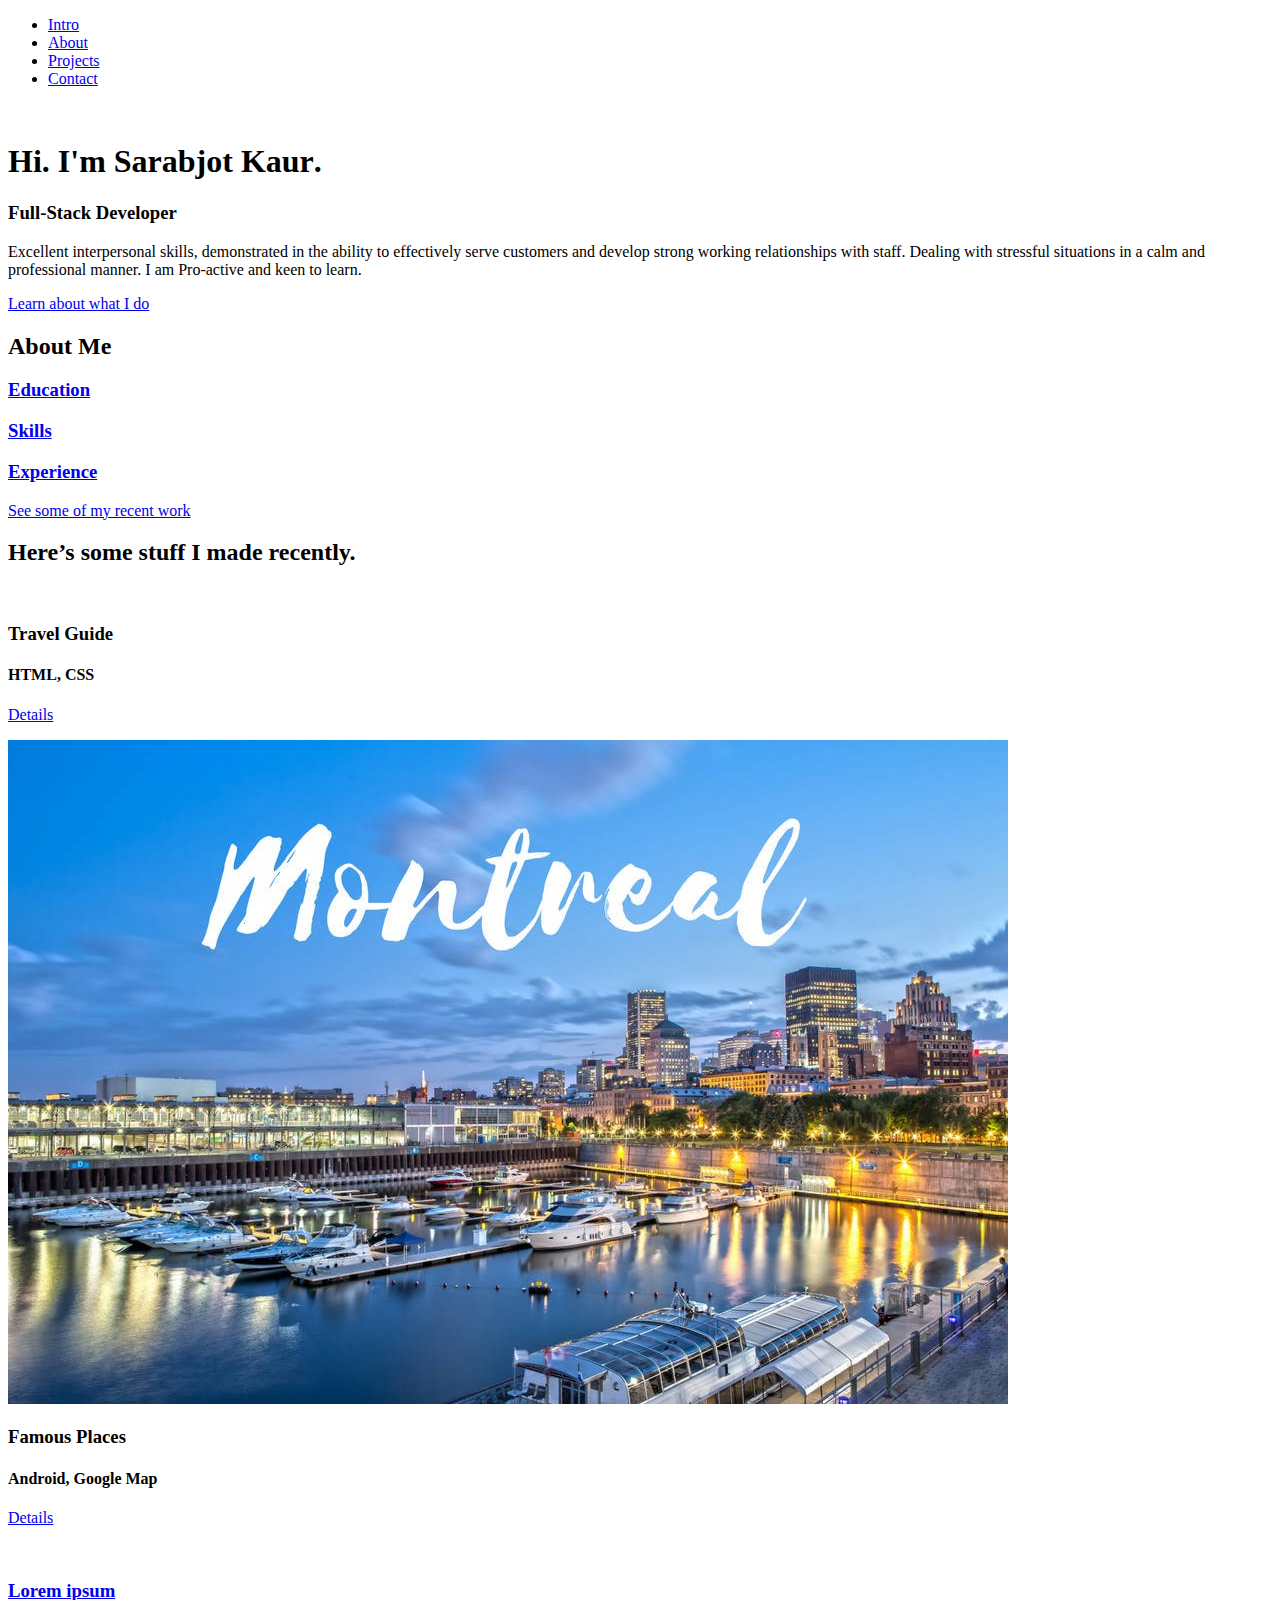
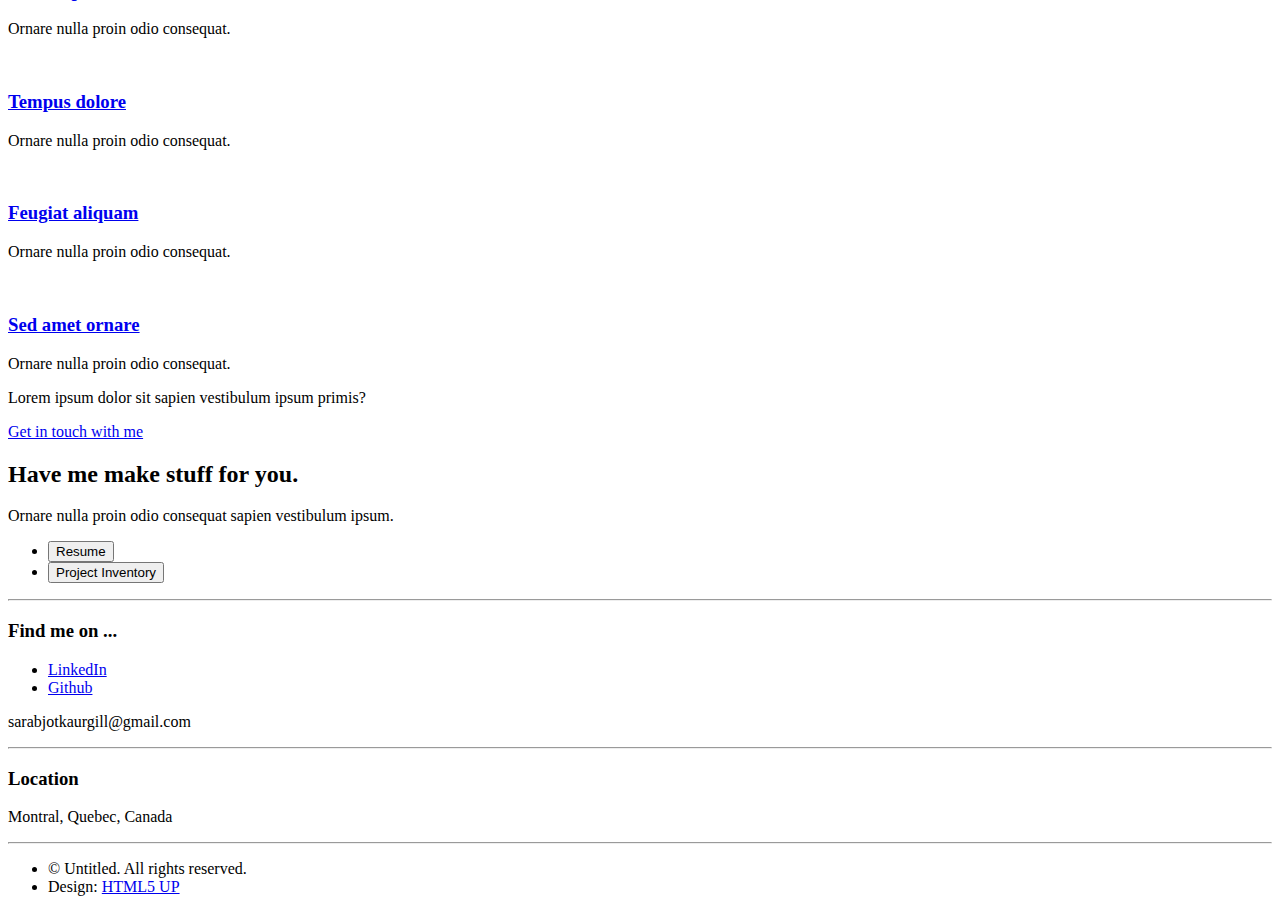
==== index.html @ 1f822b76 "Second Commit" ====
<!DOCTYPE HTML>
<html>
	<head>
		<title>Portfolio</title>
		<meta charset="utf-8" />
		<meta name="viewport" content="width=device-width, initial-scale=1, user-scalable=no" />
		<link rel="stylesheet" href="assets/css/main.css" />
	</head>
	<body class="is-preload">

        <!-- Nav -->
         <nav id="nav">
				<ul class="container">
					<li><a href="#top">Intro</a></li>
					<li><a href="#about">About</a></li>
					<li><a href="#portfolio">Projects</a></li>
					<li><a href="#contact">Contact</a></li>
				</ul>
			</nav>

		<!-- Home -->
			<article id="top" class="wrapper style1">
				<div class="container">
					<div class="row">
						<div class="col-4 col-5-large col-12-medium">
							<span class="image fit"><img src="images/pic00.jpg" alt="" /></span>
						</div>
						<div class="col-8 col-7-large col-12-medium">
							<header>
								<h1>Hi. I'm <strong>Sarabjot Kaur</strong>.</h1>
                            </header>
                            <h3>Full-Stack Developer</h3>
                            <p>Excellent interpersonal skills, demonstrated in the ability to effectively serve customers and develop strong 
                                working relationships with staff. Dealing with stressful situations in a calm and professional manner. I am 
                                Pro-active and keen to learn.</p>
							<!-- <p>And this is <strong>Miniport</strong>, a free, fully responsive HTML5 site template designed by <a href="http://twitter.com/ajlkn">AJ</a> for <a href="http://html5up.net">HTML5 UP</a> &amp; released under the <a href="http://html5up.net/license">CCA license</a>.</p>-->
							<a href="#about" class="button large scrolly">Learn about what I do</a> 
						</div>
					</div>
				</div>
			</article>

		<!-- Work -->
			<article id="about" class="wrapper style2">
				<div class="container">
					<header>
						<h2>About Me</h2>
						<!-- <p>Odio turpis amet sed consequat eget posuere consequat.</p> -->
					</header>
					<div class="row aln-center">
						<div class="col-4 col-6-medium col-12-small">
                            <a id="about_edu" href="education.html">
							<section class="box style1">
								<span class="icon featured fa-comments"></span>
								<h3>Education</h3>
                            </section>
                        </a>
						</div>
						<div class="col-4 col-6-medium col-12-small">
							<a id="about_edu" href="skills.html">
							<section class="box style1">
								<span class="icon solid featured fa-camera-retro"></span>
								<h3>Skills</h3>
							</section>
						</a>
						</div>
						<div class="col-4 col-6-medium col-12-small">
							<a id="about_edu" href="experience.html">
							<section class="box style1">
								<span class="icon featured fa-thumbs-up"></span>
								<h3>Experience</h3>
							</section>
						</a>
						</div>
					</div>
					<footer>
						<a href="#portfolio" class="button large scrolly">See some of my recent work</a>
					</footer>
				</div>
			</article>

		<!-- Portfolio -->
			<article id="portfolio" class="wrapper style3">
				<div class="container">
					<header>
						<h2>Here’s some stuff I made recently.</h2>
					</header>
					<div class="row">
						<div class="col-4 col-6-medium col-12-small">
							<article class="box style2">
								<a href="https://sarabjotkaurgill.github.io/Travel-Guide/" class="image featured"><img src="images/pic01.jpg" alt="" /></a>
								<h3>Travel Guide</h3>
								<h4>HTML, CSS</h4>
								<p>
									<a href="https://sarabjotkaurgill.github.io/Travel-Guide/">Details</a>
								</p>
							</article>
						</div>
						<div class="col-4 col-6-medium col-12-small">
							<article class="box style2">
								<a href="https://sarabjotkaurgill.github.io/FamousPlaces/" class="image featured"><img src="images/famousplaces.jpg" alt="" /></a>
								<h3>Famous Places</h3>
								<h4>Android, Google Map</h4>
								<p>
									<a href="https://sarabjotkaurgill.github.io/FamousPlaces/">Details</a>
								</p>
							</article>
						</div>
						<div class="col-4 col-6-medium col-12-small">
							<article class="box style2">
								<a href="#" class="image featured"><img src="images/pic03.jpg" alt="" /></a>
								<h3><a href="#">Lorem ipsum</a></h3>
								<p>Ornare nulla proin odio consequat.</p>
							</article>
						</div>
						<div class="col-4 col-6-medium col-12-small">
							<article class="box style2">
								<a href="#" class="image featured"><img src="images/pic04.jpg" alt="" /></a>
								<h3><a href="#">Tempus dolore</a></h3>
								<p>Ornare nulla proin odio consequat.</p>
							</article>
						</div>
						<div class="col-4 col-6-medium col-12-small">
							<article class="box style2">
								<a href="#" class="image featured"><img src="images/pic05.jpg" alt="" /></a>
								<h3><a href="#">Feugiat aliquam</a></h3>
								<p>Ornare nulla proin odio consequat.</p>
							</article>
						</div>
						<div class="col-4 col-6-medium col-12-small">
							<article class="box style2">
								<a href="#" class="image featured"><img src="images/pic06.jpg" alt="" /></a>
								<h3><a href="#">Sed amet ornare</a></h3>
								<p>Ornare nulla proin odio consequat.</p>
							</article>
						</div>
					</div>
					<footer>
						<p>Lorem ipsum dolor sit sapien vestibulum ipsum primis?</p>
						<a href="#contact" class="button large scrolly">Get in touch with me</a>
					</footer>
				</div>
			</article>

		<!-- Contact -->
			<article id="contact" class="wrapper style4">
				<div class="container medium">
					<header>
						<h2>Have me make stuff for you.</h2>
						<p>Ornare nulla proin odio consequat sapien vestibulum ipsum.</p>
					</header>
					<div class="row">
						<!-- <div class="col-12">
							<form method="post" action="#">
								<div class="row">
									<div class="col-6 col-12-small">
										<input type="text" name="name" id="name" placeholder="Name" />
									</div>
									<div class="col-6 col-12-small">
										<input type="text" name="email" id="email" placeholder="Email" />
									</div>
									<div class="col-12">
										<input type="text" name="subject" id="subject" placeholder="Subject" />
									</div>
									<div class="col-12">
										<textarea name="message" id="message" placeholder="Message"></textarea>
									</div> -->
									<div class="col-12">
										<ul class="actions">
											<li><input type="submit" value="Resume" /></li>
											<li><input type="reset" value="Project Inventory" class="alt" /></li>
										</ul>
									</div>
								<!-- </div>
							</form> -->
						</div>
						<div class="col-12">
							<hr />
							<h3>Find me on ...</h3>
							<ul class="social">
								<li><a href="https://www.linkedin.com/in/sarabjot-kaur-7565b11b8/" class="icon brands fa-linkedin-in"><span class="label">LinkedIn</span></a></li>
								<li><a href="https://github.com/sarabjotkaurgill/" class="icon brands fa-github"><span class="label">Github</span></a></li>
								<!--
								<li><a href="#" class="icon solid fa-rss"><span>RSS</span></a></li>
								<li><a href="#" class="icon brands fa-instagram"><span>Instagram</span></a></li>
								<li><a href="#" class="icon brands fa-foursquare"><span>Foursquare</span></a></li>
								<li><a href="#" class="icon brands fa-skype"><span>Skype</span></a></li>
								<li><a href="#" class="icon brands fa-soundcloud"><span>Soundcloud</span></a></li>
								<li><a href="#" class="icon brands fa-youtube"><span>YouTube</span></a></li>
								<li><a href="#" class="icon brands fa-blogger"><span>Blogger</span></a></li>
								<li><a href="#" class="icon brands fa-flickr"><span>Flickr</span></a></li>
								<li><a href="#" class="icon brands fa-vimeo"><span>Vimeo</span></a></li>
								-->
							</ul>
							<p>sarabjotkaurgill@gmail.com</p>
							<hr />
							<h3>Location</h3>
							<p>Montral, Quebec, Canada</p>
							<hr />
						</div>
					</div>
					<footer>
						<ul id="copyright">
							<li>&copy; Untitled. All rights reserved.</li><li>Design: <a href="http://html5up.net">HTML5 UP</a></li>
						</ul>
					</footer>
				</div>
			</article>

		<!-- Scripts -->
			<script src="assets/js/jquery.min.js"></script>
			<script src="assets/js/jquery.scrolly.min.js"></script>
			<script src="assets/js/browser.min.js"></script>
			<script src="assets/js/breakpoints.min.js"></script>
			<script src="assets/js/util.js"></script>
			<script src="assets/js/main.js"></script>

	</body>
</html>
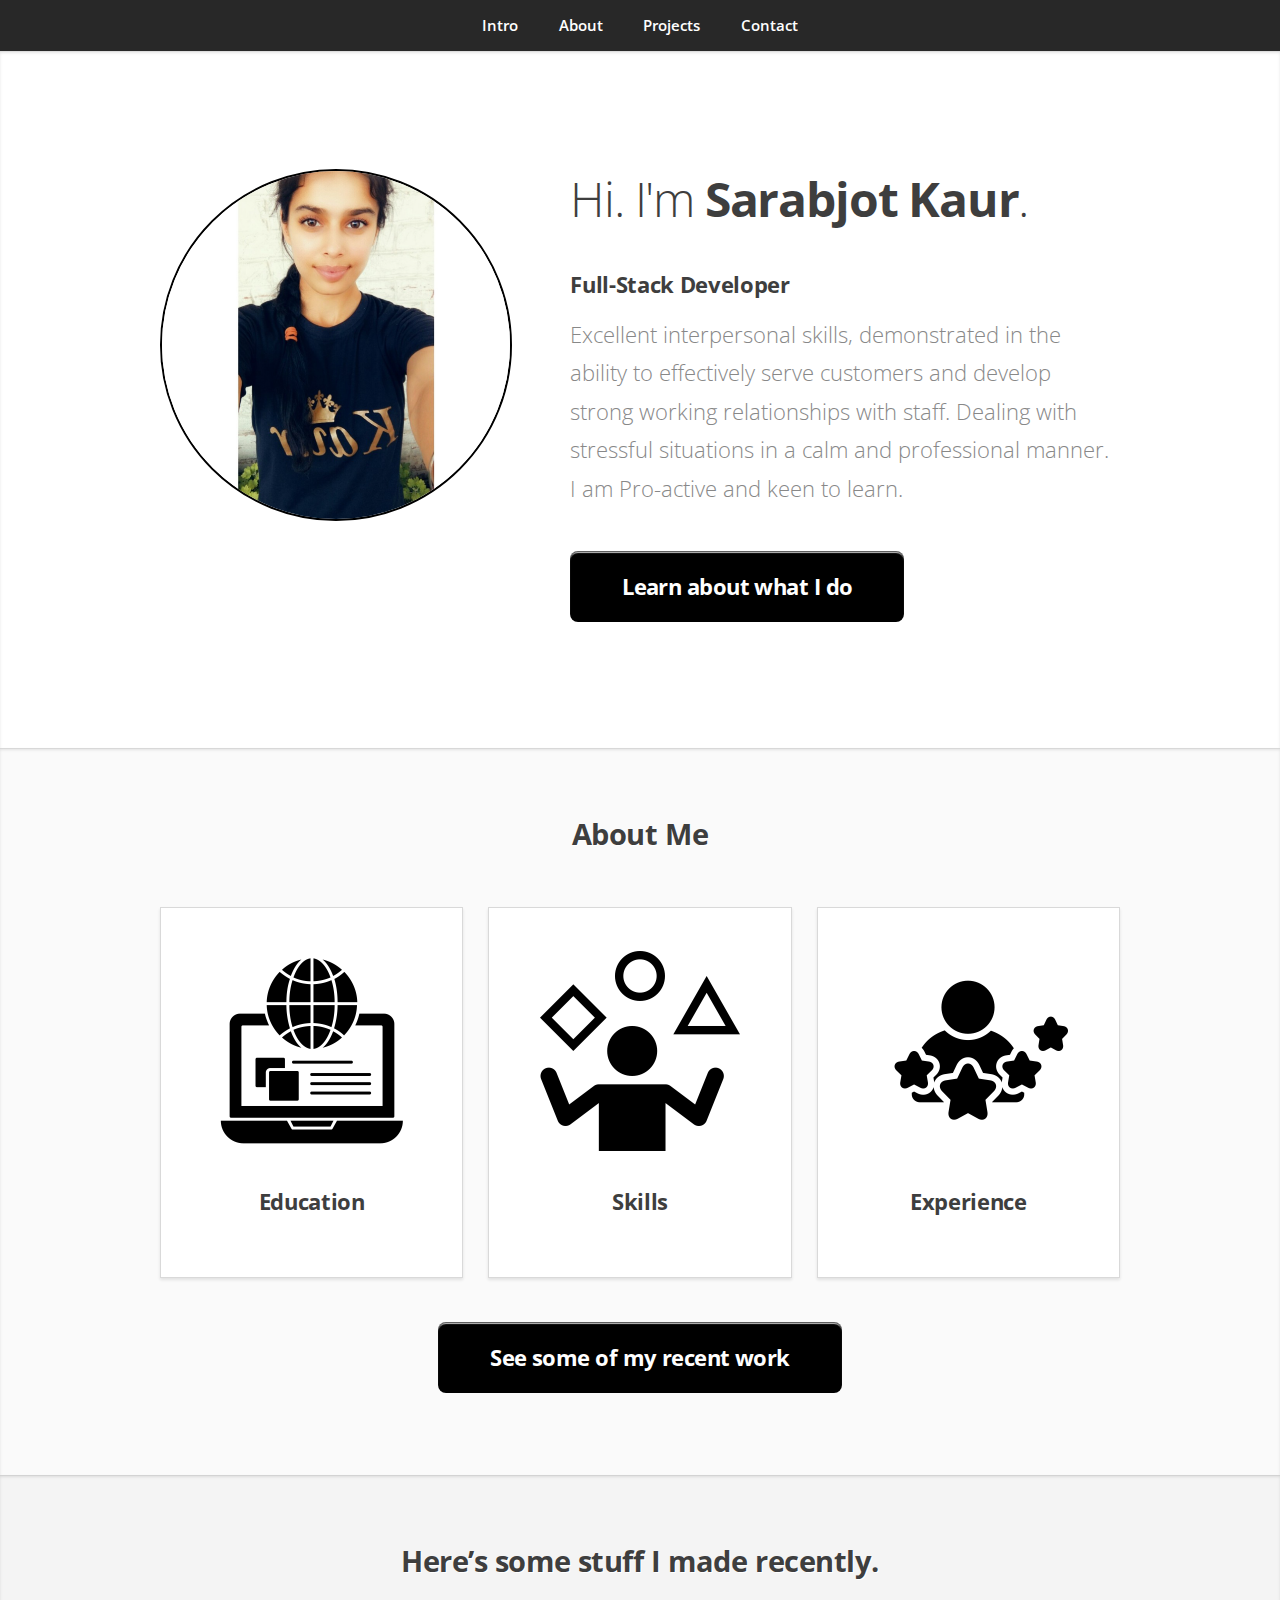
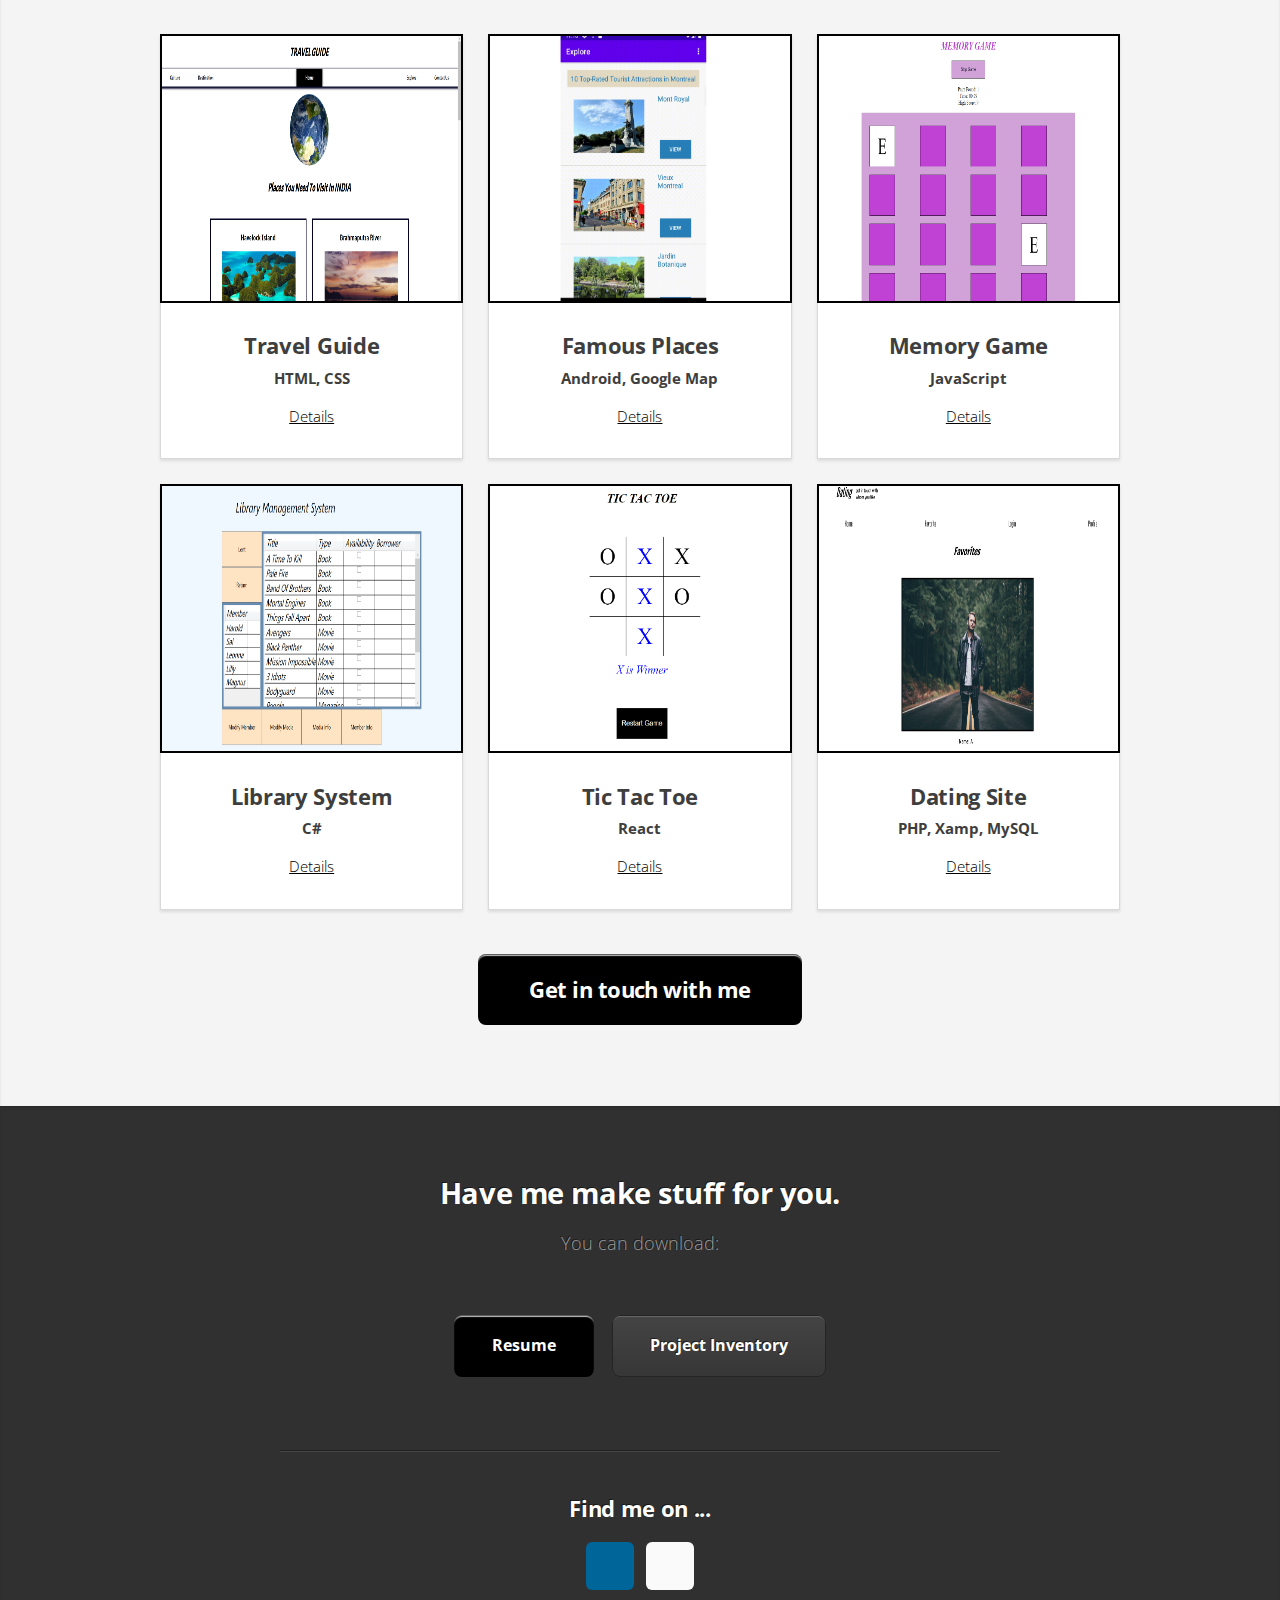
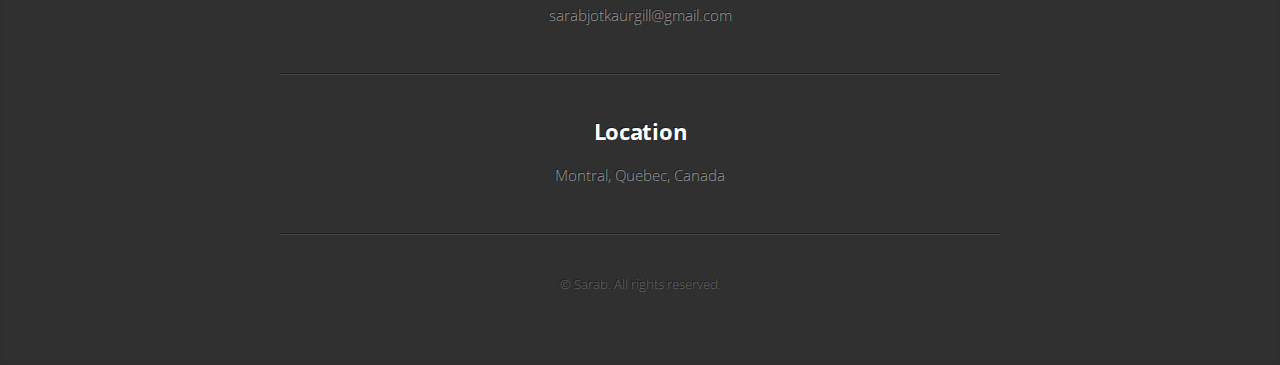
==== commit 78e43cce: "Third Commit" ====
--- a/index.html
+++ b/index.html
@@ -23,7 +23,7 @@
 				<div class="container">
 					<div class="row">
 						<div class="col-4 col-5-large col-12-medium">
-							<span class="image fit"><img src="images/pic00.jpg" alt="" /></span>
+							<span class="image fit"><img src="images/sk.png" alt="" /></span>
 						</div>
 						<div class="col-8 col-7-large col-12-medium">
 							<header>
@@ -51,7 +51,10 @@
 						<div class="col-4 col-6-medium col-12-small">
                             <a id="about_edu" href="education.html">
 							<section class="box style1">
-								<span class="icon featured fa-comments"></span>
+								<span> 
+									<img src="images/education.png">
+								</span>
+								<p></p>
 								<h3>Education</h3>
                             </section>
                         </a>
@@ -59,7 +62,10 @@
 						<div class="col-4 col-6-medium col-12-small">
 							<a id="about_edu" href="skills.html">
 							<section class="box style1">
-								<span class="icon solid featured fa-camera-retro"></span>
+								<span>
+									<img src="images/skills.png">
+								</span>
+								<p></p>
 								<h3>Skills</h3>
 							</section>
 						</a>
@@ -67,7 +73,10 @@
 						<div class="col-4 col-6-medium col-12-small">
 							<a id="about_edu" href="experience.html">
 							<section class="box style1">
-								<span class="icon featured fa-thumbs-up"></span>
+								<span>
+									<img src="images/experience.png">
+								</span>
+								<p></p>
 								<h3>Experience</h3>
 							</section>
 						</a>
@@ -78,6 +87,7 @@
 					</footer>
 				</div>
 			</article>
+
 
 		<!-- Portfolio -->
 			<article id="portfolio" class="wrapper style3">
@@ -88,55 +98,65 @@
 					<div class="row">
 						<div class="col-4 col-6-medium col-12-small">
 							<article class="box style2">
-								<a href="https://sarabjotkaurgill.github.io/Travel-Guide/" class="image featured"><img src="images/pic01.jpg" alt="" /></a>
+								<a href="https://sarabjotkaurgill.github.io/Travel-Guide/" class="image featured">
+									<img class="projectimg" src="images/travelguide.PNG" height="269px" width="384px" background-size="fit" alt="" /></a>
 								<h3>Travel Guide</h3>
 								<h4>HTML, CSS</h4>
-								<p>
-									<a href="https://sarabjotkaurgill.github.io/Travel-Guide/">Details</a>
-								</p>
-							</article>
-						</div>
-						<div class="col-4 col-6-medium col-12-small">
-							<article class="box style2">
-								<a href="https://sarabjotkaurgill.github.io/FamousPlaces/" class="image featured"><img src="images/famousplaces.jpg" alt="" /></a>
+								<p><a class="link" href="https://sarabjotkaurgill.github.io/Travel-Guide/">Details</a></p>
+							</article>
+						</div>
+						<div class="col-4 col-6-medium col-12-small">
+							<article class="box style2">
+								<a href="https://sarabjotkaurgill.github.io/FamousPlaces/" class="image featured">
+									<img class="projectimg" src="images/famousplaces.PNG" height="269px" width="384px" background-size="fit" alt=""/>
+								</a>
 								<h3>Famous Places</h3>
 								<h4>Android, Google Map</h4>
-								<p>
-									<a href="https://sarabjotkaurgill.github.io/FamousPlaces/">Details</a>
-								</p>
-							</article>
-						</div>
-						<div class="col-4 col-6-medium col-12-small">
-							<article class="box style2">
-								<a href="#" class="image featured"><img src="images/pic03.jpg" alt="" /></a>
-								<h3><a href="#">Lorem ipsum</a></h3>
-								<p>Ornare nulla proin odio consequat.</p>
-							</article>
-						</div>
-						<div class="col-4 col-6-medium col-12-small">
-							<article class="box style2">
-								<a href="#" class="image featured"><img src="images/pic04.jpg" alt="" /></a>
-								<h3><a href="#">Tempus dolore</a></h3>
-								<p>Ornare nulla proin odio consequat.</p>
-							</article>
-						</div>
-						<div class="col-4 col-6-medium col-12-small">
-							<article class="box style2">
-								<a href="#" class="image featured"><img src="images/pic05.jpg" alt="" /></a>
-								<h3><a href="#">Feugiat aliquam</a></h3>
-								<p>Ornare nulla proin odio consequat.</p>
-							</article>
-						</div>
-						<div class="col-4 col-6-medium col-12-small">
-							<article class="box style2">
-								<a href="#" class="image featured"><img src="images/pic06.jpg" alt="" /></a>
-								<h3><a href="#">Sed amet ornare</a></h3>
-								<p>Ornare nulla proin odio consequat.</p>
+								<p><a class="link" href="https://sarabjotkaurgill.github.io/FamousPlaces/">Details</a></p>
+							</article>
+						</div>
+						<div class="col-4 col-6-medium col-12-small">
+							<article class="box style2">
+								<a href="https://sarabjotkaurgill.github.io/Memory-Game/" class="image featured">
+									<img class="projectimg" src="images/memorygame.PNG" height="269px" width="384px" background-size="fit" alt="" />
+								</a>
+								<h3>Memory Game</h3>
+								<h4>JavaScript</h4>
+								<p><a class="link" href="https://sarabjotkaurgill.github.io/Memory-Game/">Details</a></p>
+							</article>
+						</div>
+						<div class="col-4 col-6-medium col-12-small">
+							<article class="box style2">
+								<a href="https://sarabjotkaurgill.github.io/Library-Management-System/" class="image featured">
+									<img class="projectimg" src="images/library.PNG" height="269px" width="384px" background-size="fit" alt="" />
+								</a>
+								<h3>Library System</h3>
+								<h4>C#</h4>
+								<p><a class="link" href="https://sarabjotkaurgill.github.io/Library-Management-System/">Details</a></p>
+							</article>
+						</div>
+						<div class="col-4 col-6-medium col-12-small">
+							<article class="box style2">
+								<a href="https://sarabjotkaurgill.github.io/Tic-Tac-Toe-React-/" class="image featured">
+									<img class="projectimg" src="images/tictactoe.PNG" height="269px" width="384px" background-size="fit" alt="" />
+								</a>
+								<h3>Tic Tac Toe</h3>
+								<h4>React</h4>
+								<p><a class="link" href="https://sarabjotkaurgill.github.io/Tic-Tac-Toe-React-/">Details</a></p>
+							</article>
+						</div>
+						<div class="col-4 col-6-medium col-12-small">
+							<article class="box style2">
+								<a href="https://sarabjotkaurgill.github.io/Dating-Site/" class="image featured">
+									<img class="projectimg" src="images/dating.PNG" height="269px" width="384px" background-size="fit" alt="" />
+								</a>
+								<h3>Dating Site</h3>
+								<h4>PHP, Xamp, MySQL</h4>
+								<p><a class="link" href="https://sarabjotkaurgill.github.io/Dating-Site/">Details</a></p>
 							</article>
 						</div>
 					</div>
 					<footer>
-						<p>Lorem ipsum dolor sit sapien vestibulum ipsum primis?</p>
 						<a href="#contact" class="button large scrolly">Get in touch with me</a>
 					</footer>
 				</div>
@@ -147,7 +167,7 @@
 				<div class="container medium">
 					<header>
 						<h2>Have me make stuff for you.</h2>
-						<p>Ornare nulla proin odio consequat sapien vestibulum ipsum.</p>
+						<p>You can download:</p>
 					</header>
 					<div class="row">
 						<!-- <div class="col-12">
@@ -167,8 +187,8 @@
 									</div> -->
 									<div class="col-12">
 										<ul class="actions">
-											<li><input type="submit" value="Resume" /></li>
-											<li><input type="reset" value="Project Inventory" class="alt" /></li>
+											<li><a href="images/Sarabjot Kaur_Resume.pdf" download><input type="submit" value="Resume" /></a></li>
+											<li><a href="images/Sarabjot Kaur_Project Inventory.pdf" download><input type="reset" value="Project Inventory" class="alt" /></a></li>
 										</ul>
 									</div>
 								<!-- </div>
@@ -201,7 +221,8 @@
 					</div>
 					<footer>
 						<ul id="copyright">
-							<li>&copy; Untitled. All rights reserved.</li><li>Design: <a href="http://html5up.net">HTML5 UP</a></li>
+							<li>&copy; Sarab. All rights reserved.</li>
+							<!-- <li>Design: <a href="http://html5up.net">HTML5 UP</a></li>
 						</ul>
 					</footer>
 				</div>
--- a/assets/css/main.css
+++ b/assets/css/main.css
@@ -0,0 +1,2466 @@
+@import url("https://fonts.googleapis.com/css?family=Open+Sans:300,300italic,600,600italic,700");
+@import url("fontawesome-all.min.css");
+
+/*
+	Miniport by HTML5 UP
+	html5up.net | @ajlkn
+	Free for personal and commercial use under the CCA 3.0 license (html5up.net/license)
+*/
+
+.link {
+	color: black;
+}
+
+.projectimg {
+    background-position:center;
+    background-size:cover;
+	background-repeat: no-repeat;
+}
+
+.projectimg:hover{
+	-webkit-filter: grayscale(100%);
+    filter: grayscale(100%);
+}
+
+html, body, div, span, applet, object,
+iframe, h1, h2, h3, h4, h5, h6, p, blockquote,
+pre, a, abbr, acronym, address, big, cite,
+code, del, dfn, em, img, ins, kbd, q, s, samp,
+small, strike, strong, sub, sup, tt, var, b,
+u, i, center, dl, dt, dd, ol, ul, li, fieldset,
+form, label, legend, table, caption, tbody,
+tfoot, thead, tr, th, td, article, aside,
+canvas, details, embed, figure, figcaption,
+footer, header, hgroup, menu, nav, output, ruby,
+section, summary, time, mark, audio, video {
+	margin: 0;
+	padding: 0;
+	border: 0;
+	font-size: 100%;
+	font: inherit;
+	vertical-align: baseline;}
+
+article, aside, details, figcaption, figure,
+footer, header, hgroup, menu, nav, section {
+	display: block;}
+
+body {
+	line-height: 1;
+}
+
+ol, ul {
+	list-style: none;
+}
+
+blockquote, q {
+	quotes: none;
+}
+
+	blockquote:before, blockquote:after, q:before, q:after {
+		content: '';
+		content: none;
+	}
+
+table {
+	border-collapse: collapse;
+	border-spacing: 0;
+}
+
+body {
+	-webkit-text-size-adjust: none;
+}
+
+mark {
+	background-color: transparent;
+	color: inherit;
+}
+
+input::-moz-focus-inner {
+	border: 0;
+	padding: 0;
+}
+
+input, select, textarea {
+	-moz-appearance: none;
+	-webkit-appearance: none;
+	-ms-appearance: none;
+	appearance: none;
+}
+
+/* Basic */
+
+	html {
+		box-sizing: border-box;
+	}
+
+	*, *:before, *:after {
+		box-sizing: inherit;
+	}
+
+	body {
+		padding-top: 3.5em;
+	}
+
+		body.is-preload *, body.is-preload *:before, body.is-preload *:after {
+			-moz-animation: none !important;
+			-webkit-animation: none !important;
+			-ms-animation: none !important;
+			animation: none !important;
+			-moz-transition: none !important;
+			-webkit-transition: none !important;
+			-ms-transition: none !important;
+			transition: none !important;
+		}
+
+	body, input, textarea, select {
+		font-family: 'Open Sans', sans-serif;
+		line-height: 1.85em;
+		color: #888;
+		font-weight: 300;
+		font-size: 13pt;
+	}
+
+	#about_edu {
+		text-decoration: none;
+	}
+
+	a {
+		-moz-transition: color .2s ease-in-out;
+		-webkit-transition: color .2s ease-in-out;
+		-ms-transition: color .2s ease-in-out;
+		transition: color .2s ease-in-out;
+		color: #43B3E0;
+		text-decoration: underline;
+	}
+
+		a:hover {
+			color: #43bff0 !important;
+		}
+
+		a img {
+			border: 0;
+		}
+
+	b, strong {
+		font-weight: 600;
+		color: #3e3e3e;
+	}
+
+	i, em {
+		font-style: italic;
+	}
+
+	sub {
+		position: relative;
+		top: 0.5em;
+		font-size: 0.8em;
+	}
+
+	sup {
+		position: relative;
+		top: -0.5em;
+		font-size: 0.8em;
+	}
+
+	blockquote {
+		border-left: solid 0.75em #eee;
+		padding: 1em 0 1em 1.5em;
+		font-style: italic;
+	}
+
+	h1, h2, h3, h4, h5, h6 {
+		color: #3e3e3e;
+		margin: 0 0 0.75em 0;
+	}
+
+	h1 a, h2 a, h3 a, h4 a, h5 a, h6 a {
+		text-decoration: none;
+		color: inherit;
+	}
+
+	h2, h3, h4, h5, h6 {
+		font-weight: 700;
+	}
+
+	h1 {
+		font-size: 3.25em;
+		letter-spacing: -0.025em;
+		font-weight: 300;
+	}
+
+		h1 strong {
+			font-weight: 700;
+		}
+
+	h2 {
+		font-size: 2em;
+		letter-spacing: -0.015em;
+	}
+
+	h3 {
+		font-size: 1.5em;
+		letter-spacing: -0.015em;
+	}
+
+	em, i {
+		font-style: italic;
+	}
+
+	br.clear {
+		clear: both;
+	}
+
+	hr {
+		border: 0;
+		border-top: solid 1px #444;
+		border-top-color: rgba(0, 0, 0, 0.35);
+		box-shadow: 0px 1px 0px 0px rgba(255, 255, 255, 0.1);
+		height: 1px;
+		margin: 3em 0;
+	}
+
+	p, ul, ol, dl, table {
+		margin-bottom: 2em;
+	}
+
+	header {
+		margin: 0 0 3em 0;
+	}
+
+		header > p {
+			font-size: 1.25em;
+			margin: 0;
+		}
+
+	footer {
+		margin: 3em 0 0 0;
+	}
+
+		footer > p {
+			font-size: 1.25em;
+		}
+
+/* Container */
+
+	.container {
+		margin: 0 auto;
+		max-width: calc(100% - 50px);
+		width: 1200px;
+	}
+
+		.container.medium {
+			width: 900px;
+		}
+
+		@media screen and (max-width: 1680px) {
+
+			.container {
+				width: 1200px;
+			}
+
+				.container.medium {
+					width: 900px;
+				}
+
+		}
+
+		@media screen and (max-width: 1280px) {
+
+			.container {
+				width: 960px;
+			}
+
+				.container.medium {
+					width: 720px;
+				}
+
+		}
+
+		@media screen and (max-width: 980px) {
+
+			.container {
+				width: 100%;
+			}
+
+				.container.medium {
+					width: 75%;
+				}
+
+		}
+
+		@media screen and (max-width: 736px) {
+
+			.container {
+				width: 100%;
+				max-width: calc(100% - 30px);
+			}
+
+				.container.medium {
+					width: 100%;
+				}
+
+		}
+
+/* Row */
+
+	.row {
+		display: flex;
+		flex-wrap: wrap;
+		box-sizing: border-box;
+		align-items: stretch;
+	}
+
+		.row > * {
+			box-sizing: border-box;
+		}
+
+		.row.gtr-uniform > * > :last-child {
+			margin-bottom: 0;
+		}
+
+		.row.aln-left {
+			justify-content: flex-start;
+		}
+
+		.row.aln-center {
+			justify-content: center;
+		}
+
+		.row.aln-right {
+			justify-content: flex-end;
+		}
+
+		.row.aln-top {
+			align-items: flex-start;
+		}
+
+		.row.aln-middle {
+			align-items: center;
+		}
+
+		.row.aln-bottom {
+			align-items: flex-end;
+		}
+
+		.row > .imp {
+			order: -1;
+		}
+
+		.row > .col-1 {
+			width: 8.33333%;
+		}
+
+		.row > .off-1 {
+			margin-left: 8.33333%;
+		}
+
+		.row > .col-2 {
+			width: 16.66667%;
+		}
+
+		.row > .off-2 {
+			margin-left: 16.66667%;
+		}
+
+		.row > .col-3 {
+			width: 25%;
+		}
+
+		.row > .off-3 {
+			margin-left: 25%;
+		}
+
+		.row > .col-4 {
+			width: 33.33333%;
+		}
+
+		.row > .off-4 {
+			margin-left: 33.33333%;
+		}
+
+		.row > .col-5 {
+			width: 41.66667%;
+		}
+
+		.row > .off-5 {
+			margin-left: 41.66667%;
+		}
+
+		.row > .col-6 {
+			width: 50%;
+		}
+
+		.row > .off-6 {
+			margin-left: 50%;
+		}
+
+		.row > .col-7 {
+			width: 58.33333%;
+		}
+
+		.row > .off-7 {
+			margin-left: 58.33333%;
+		}
+
+		.row > .col-8 {
+			width: 66.66667%;
+		}
+
+		.row > .off-8 {
+			margin-left: 66.66667%;
+		}
+
+		.row > .col-9 {
+			width: 75%;
+		}
+
+		.row > .off-9 {
+			margin-left: 75%;
+		}
+
+		.row > .col-10 {
+			width: 83.33333%;
+		}
+
+		.row > .off-10 {
+			margin-left: 83.33333%;
+		}
+
+		.row > .col-11 {
+			width: 91.66667%;
+		}
+
+		.row > .off-11 {
+			margin-left: 91.66667%;
+		}
+
+		.row > .col-12 {
+			width: 100%;
+		}
+
+		.row > .off-12 {
+			margin-left: 100%;
+		}
+
+		.row.gtr-0 {
+			margin-top: 0px;
+			margin-left: 0px;
+		}
+
+			.row.gtr-0 > * {
+				padding: 0px 0 0 0px;
+			}
+
+			.row.gtr-0.gtr-uniform {
+				margin-top: 0px;
+			}
+
+				.row.gtr-0.gtr-uniform > * {
+					padding-top: 0px;
+				}
+
+		.row.gtr-25 {
+			margin-top: -6.25px;
+			margin-left: -6.25px;
+		}
+
+			.row.gtr-25 > * {
+				padding: 6.25px 0 0 6.25px;
+			}
+
+			.row.gtr-25.gtr-uniform {
+				margin-top: -6.25px;
+			}
+
+				.row.gtr-25.gtr-uniform > * {
+					padding-top: 6.25px;
+				}
+
+		.row.gtr-50 {
+			margin-top: -12.5px;
+			margin-left: -12.5px;
+		}
+
+			.row.gtr-50 > * {
+				padding: 12.5px 0 0 12.5px;
+			}
+
+			.row.gtr-50.gtr-uniform {
+				margin-top: -12.5px;
+			}
+
+				.row.gtr-50.gtr-uniform > * {
+					padding-top: 12.5px;
+				}
+
+		.row {
+			margin-top: -25px;
+			margin-left: -25px;
+		}
+
+			.row > * {
+				padding: 25px 0 0 25px;
+			}
+
+			.row.gtr-uniform {
+				margin-top: -25px;
+			}
+
+				.row.gtr-uniform > * {
+					padding-top: 25px;
+				}
+
+		.row.gtr-150 {
+			margin-top: -37.5px;
+			margin-left: -37.5px;
+		}
+
+			.row.gtr-150 > * {
+				padding: 37.5px 0 0 37.5px;
+			}
+
+			.row.gtr-150.gtr-uniform {
+				margin-top: -37.5px;
+			}
+
+				.row.gtr-150.gtr-uniform > * {
+					padding-top: 37.5px;
+				}
+
+		.row.gtr-200 {
+			margin-top: -50px;
+			margin-left: -50px;
+		}
+
+			.row.gtr-200 > * {
+				padding: 50px 0 0 50px;
+			}
+
+			.row.gtr-200.gtr-uniform {
+				margin-top: -50px;
+			}
+
+				.row.gtr-200.gtr-uniform > * {
+					padding-top: 50px;
+				}
+
+		@media screen and (max-width: 1680px) {
+
+			.row {
+				display: flex;
+				flex-wrap: wrap;
+				box-sizing: border-box;
+				align-items: stretch;
+			}
+
+				.row > * {
+					box-sizing: border-box;
+				}
+
+				.row.gtr-uniform > * > :last-child {
+					margin-bottom: 0;
+				}
+
+				.row.aln-left {
+					justify-content: flex-start;
+				}
+
+				.row.aln-center {
+					justify-content: center;
+				}
+
+				.row.aln-right {
+					justify-content: flex-end;
+				}
+
+				.row.aln-top {
+					align-items: flex-start;
+				}
+
+				.row.aln-middle {
+					align-items: center;
+				}
+
+				.row.aln-bottom {
+					align-items: flex-end;
+				}
+
+				.row > .imp-xlarge {
+					order: -1;
+				}
+
+				.row > .col-1-xlarge {
+					width: 8.33333%;
+				}
+
+				.row > .off-1-xlarge {
+					margin-left: 8.33333%;
+				}
+
+				.row > .col-2-xlarge {
+					width: 16.66667%;
+				}
+
+				.row > .off-2-xlarge {
+					margin-left: 16.66667%;
+				}
+
+				.row > .col-3-xlarge {
+					width: 25%;
+				}
+
+				.row > .off-3-xlarge {
+					margin-left: 25%;
+				}
+
+				.row > .col-4-xlarge {
+					width: 33.33333%;
+				}
+
+				.row > .off-4-xlarge {
+					margin-left: 33.33333%;
+				}
+
+				.row > .col-5-xlarge {
+					width: 41.66667%;
+				}
+
+				.row > .off-5-xlarge {
+					margin-left: 41.66667%;
+				}
+
+				.row > .col-6-xlarge {
+					width: 50%;
+				}
+
+				.row > .off-6-xlarge {
+					margin-left: 50%;
+				}
+
+				.row > .col-7-xlarge {
+					width: 58.33333%;
+				}
+
+				.row > .off-7-xlarge {
+					margin-left: 58.33333%;
+				}
+
+				.row > .col-8-xlarge {
+					width: 66.66667%;
+				}
+
+				.row > .off-8-xlarge {
+					margin-left: 66.66667%;
+				}
+
+				.row > .col-9-xlarge {
+					width: 75%;
+				}
+
+				.row > .off-9-xlarge {
+					margin-left: 75%;
+				}
+
+				.row > .col-10-xlarge {
+					width: 83.33333%;
+				}
+
+				.row > .off-10-xlarge {
+					margin-left: 83.33333%;
+				}
+
+				.row > .col-11-xlarge {
+					width: 91.66667%;
+				}
+
+				.row > .off-11-xlarge {
+					margin-left: 91.66667%;
+				}
+
+				.row > .col-12-xlarge {
+					width: 100%;
+				}
+
+				.row > .off-12-xlarge {
+					margin-left: 100%;
+				}
+
+				.row.gtr-0 {
+					margin-top: 0px;
+					margin-left: 0px;
+				}
+
+					.row.gtr-0 > * {
+						padding: 0px 0 0 0px;
+					}
+
+					.row.gtr-0.gtr-uniform {
+						margin-top: 0px;
+					}
+
+						.row.gtr-0.gtr-uniform > * {
+							padding-top: 0px;
+						}
+
+				.row.gtr-25 {
+					margin-top: -6.25px;
+					margin-left: -6.25px;
+				}
+
+					.row.gtr-25 > * {
+						padding: 6.25px 0 0 6.25px;
+					}
+
+					.row.gtr-25.gtr-uniform {
+						margin-top: -6.25px;
+					}
+
+						.row.gtr-25.gtr-uniform > * {
+							padding-top: 6.25px;
+						}
+
+				.row.gtr-50 {
+					margin-top: -12.5px;
+					margin-left: -12.5px;
+				}
+
+					.row.gtr-50 > * {
+						padding: 12.5px 0 0 12.5px;
+					}
+
+					.row.gtr-50.gtr-uniform {
+						margin-top: -12.5px;
+					}
+
+						.row.gtr-50.gtr-uniform > * {
+							padding-top: 12.5px;
+						}
+
+				.row {
+					margin-top: -25px;
+					margin-left: -25px;
+				}
+
+					.row > * {
+						padding: 25px 0 0 25px;
+					}
+
+					.row.gtr-uniform {
+						margin-top: -25px;
+					}
+
+						.row.gtr-uniform > * {
+							padding-top: 25px;
+						}
+
+				.row.gtr-150 {
+					margin-top: -37.5px;
+					margin-left: -37.5px;
+				}
+
+					.row.gtr-150 > * {
+						padding: 37.5px 0 0 37.5px;
+					}
+
+					.row.gtr-150.gtr-uniform {
+						margin-top: -37.5px;
+					}
+
+						.row.gtr-150.gtr-uniform > * {
+							padding-top: 37.5px;
+						}
+
+				.row.gtr-200 {
+					margin-top: -50px;
+					margin-left: -50px;
+				}
+
+					.row.gtr-200 > * {
+						padding: 50px 0 0 50px;
+					}
+
+					.row.gtr-200.gtr-uniform {
+						margin-top: -50px;
+					}
+
+						.row.gtr-200.gtr-uniform > * {
+							padding-top: 50px;
+						}
+
+		}
+
+		@media screen and (max-width: 1280px) {
+
+			.row {
+				display: flex;
+				flex-wrap: wrap;
+				box-sizing: border-box;
+				align-items: stretch;
+			}
+
+				.row > * {
+					box-sizing: border-box;
+				}
+
+				.row.gtr-uniform > * > :last-child {
+					margin-bottom: 0;
+				}
+
+				.row.aln-left {
+					justify-content: flex-start;
+				}
+
+				.row.aln-center {
+					justify-content: center;
+				}
+
+				.row.aln-right {
+					justify-content: flex-end;
+				}
+
+				.row.aln-top {
+					align-items: flex-start;
+				}
+
+				.row.aln-middle {
+					align-items: center;
+				}
+
+				.row.aln-bottom {
+					align-items: flex-end;
+				}
+
+				.row > .imp-large {
+					order: -1;
+				}
+
+				.row > .col-1-large {
+					width: 8.33333%;
+				}
+
+				.row > .off-1-large {
+					margin-left: 8.33333%;
+				}
+
+				.row > .col-2-large {
+					width: 16.66667%;
+				}
+
+				.row > .off-2-large {
+					margin-left: 16.66667%;
+				}
+
+				.row > .col-3-large {
+					width: 25%;
+				}
+
+				.row > .off-3-large {
+					margin-left: 25%;
+				}
+
+				.row > .col-4-large {
+					width: 33.33333%;
+				}
+
+				.row > .off-4-large {
+					margin-left: 33.33333%;
+				}
+
+				.row > .col-5-large {
+					width: 41.66667%;
+				}
+
+				.row > .off-5-large {
+					margin-left: 41.66667%;
+				}
+
+				.row > .col-6-large {
+					width: 50%;
+				}
+
+				.row > .off-6-large {
+					margin-left: 50%;
+				}
+
+				.row > .col-7-large {
+					width: 58.33333%;
+				}
+
+				.row > .off-7-large {
+					margin-left: 58.33333%;
+				}
+
+				.row > .col-8-large {
+					width: 66.66667%;
+				}
+
+				.row > .off-8-large {
+					margin-left: 66.66667%;
+				}
+
+				.row > .col-9-large {
+					width: 75%;
+				}
+
+				.row > .off-9-large {
+					margin-left: 75%;
+				}
+
+				.row > .col-10-large {
+					width: 83.33333%;
+				}
+
+				.row > .off-10-large {
+					margin-left: 83.33333%;
+				}
+
+				.row > .col-11-large {
+					width: 91.66667%;
+				}
+
+				.row > .off-11-large {
+					margin-left: 91.66667%;
+				}
+
+				.row > .col-12-large {
+					width: 100%;
+				}
+
+				.row > .off-12-large {
+					margin-left: 100%;
+				}
+
+				.row.gtr-0 {
+					margin-top: 0px;
+					margin-left: 0px;
+				}
+
+					.row.gtr-0 > * {
+						padding: 0px 0 0 0px;
+					}
+
+					.row.gtr-0.gtr-uniform {
+						margin-top: 0px;
+					}
+
+						.row.gtr-0.gtr-uniform > * {
+							padding-top: 0px;
+						}
+
+				.row.gtr-25 {
+					margin-top: -6.25px;
+					margin-left: -6.25px;
+				}
+
+					.row.gtr-25 > * {
+						padding: 6.25px 0 0 6.25px;
+					}
+
+					.row.gtr-25.gtr-uniform {
+						margin-top: -6.25px;
+					}
+
+						.row.gtr-25.gtr-uniform > * {
+							padding-top: 6.25px;
+						}
+
+				.row.gtr-50 {
+					margin-top: -12.5px;
+					margin-left: -12.5px;
+				}
+
+					.row.gtr-50 > * {
+						padding: 12.5px 0 0 12.5px;
+					}
+
+					.row.gtr-50.gtr-uniform {
+						margin-top: -12.5px;
+					}
+
+						.row.gtr-50.gtr-uniform > * {
+							padding-top: 12.5px;
+						}
+
+				.row {
+					margin-top: -25px;
+					margin-left: -25px;
+				}
+
+					.row > * {
+						padding: 25px 0 0 25px;
+					}
+
+					.row.gtr-uniform {
+						margin-top: -25px;
+					}
+
+						.row.gtr-uniform > * {
+							padding-top: 25px;
+						}
+
+				.row.gtr-150 {
+					margin-top: -37.5px;
+					margin-left: -37.5px;
+				}
+
+					.row.gtr-150 > * {
+						padding: 37.5px 0 0 37.5px;
+					}
+
+					.row.gtr-150.gtr-uniform {
+						margin-top: -37.5px;
+					}
+
+						.row.gtr-150.gtr-uniform > * {
+							padding-top: 37.5px;
+						}
+
+				.row.gtr-200 {
+					margin-top: -50px;
+					margin-left: -50px;
+				}
+
+					.row.gtr-200 > * {
+						padding: 50px 0 0 50px;
+					}
+
+					.row.gtr-200.gtr-uniform {
+						margin-top: -50px;
+					}
+
+						.row.gtr-200.gtr-uniform > * {
+							padding-top: 50px;
+						}
+
+		}
+
+		@media screen and (max-width: 980px) {
+
+			.row {
+				display: flex;
+				flex-wrap: wrap;
+				box-sizing: border-box;
+				align-items: stretch;
+			}
+
+				.row > * {
+					box-sizing: border-box;
+				}
+
+				.row.gtr-uniform > * > :last-child {
+					margin-bottom: 0;
+				}
+
+				.row.aln-left {
+					justify-content: flex-start;
+				}
+
+				.row.aln-center {
+					justify-content: center;
+				}
+
+				.row.aln-right {
+					justify-content: flex-end;
+				}
+
+				.row.aln-top {
+					align-items: flex-start;
+				}
+
+				.row.aln-middle {
+					align-items: center;
+				}
+
+				.row.aln-bottom {
+					align-items: flex-end;
+				}
+
+				.row > .imp-medium {
+					order: -1;
+				}
+
+				.row > .col-1-medium {
+					width: 8.33333%;
+				}
+
+				.row > .off-1-medium {
+					margin-left: 8.33333%;
+				}
+
+				.row > .col-2-medium {
+					width: 16.66667%;
+				}
+
+				.row > .off-2-medium {
+					margin-left: 16.66667%;
+				}
+
+				.row > .col-3-medium {
+					width: 25%;
+				}
+
+				.row > .off-3-medium {
+					margin-left: 25%;
+				}
+
+				.row > .col-4-medium {
+					width: 33.33333%;
+				}
+
+				.row > .off-4-medium {
+					margin-left: 33.33333%;
+				}
+
+				.row > .col-5-medium {
+					width: 41.66667%;
+				}
+
+				.row > .off-5-medium {
+					margin-left: 41.66667%;
+				}
+
+				.row > .col-6-medium {
+					width: 50%;
+				}
+
+				.row > .off-6-medium {
+					margin-left: 50%;
+				}
+
+				.row > .col-7-medium {
+					width: 58.33333%;
+				}
+
+				.row > .off-7-medium {
+					margin-left: 58.33333%;
+				}
+
+				.row > .col-8-medium {
+					width: 66.66667%;
+				}
+
+				.row > .off-8-medium {
+					margin-left: 66.66667%;
+				}
+
+				.row > .col-9-medium {
+					width: 75%;
+				}
+
+				.row > .off-9-medium {
+					margin-left: 75%;
+				}
+
+				.row > .col-10-medium {
+					width: 83.33333%;
+				}
+
+				.row > .off-10-medium {
+					margin-left: 83.33333%;
+				}
+
+				.row > .col-11-medium {
+					width: 91.66667%;
+				}
+
+				.row > .off-11-medium {
+					margin-left: 91.66667%;
+				}
+
+				.row > .col-12-medium {
+					width: 100%;
+				}
+
+				.row > .off-12-medium {
+					margin-left: 100%;
+				}
+
+				.row.gtr-0 {
+					margin-top: 0px;
+					margin-left: 0px;
+				}
+
+					.row.gtr-0 > * {
+						padding: 0px 0 0 0px;
+					}
+
+					.row.gtr-0.gtr-uniform {
+						margin-top: 0px;
+					}
+
+						.row.gtr-0.gtr-uniform > * {
+							padding-top: 0px;
+						}
+
+				.row.gtr-25 {
+					margin-top: -6.25px;
+					margin-left: -6.25px;
+				}
+
+					.row.gtr-25 > * {
+						padding: 6.25px 0 0 6.25px;
+					}
+
+					.row.gtr-25.gtr-uniform {
+						margin-top: -6.25px;
+					}
+
+						.row.gtr-25.gtr-uniform > * {
+							padding-top: 6.25px;
+						}
+
+				.row.gtr-50 {
+					margin-top: -12.5px;
+					margin-left: -12.5px;
+				}
+
+					.row.gtr-50 > * {
+						padding: 12.5px 0 0 12.5px;
+					}
+
+					.row.gtr-50.gtr-uniform {
+						margin-top: -12.5px;
+					}
+
+						.row.gtr-50.gtr-uniform > * {
+							padding-top: 12.5px;
+						}
+
+				.row {
+					margin-top: -25px;
+					margin-left: -25px;
+				}
+
+					.row > * {
+						padding: 25px 0 0 25px;
+					}
+
+					.row.gtr-uniform {
+						margin-top: -25px;
+					}
+
+						.row.gtr-uniform > * {
+							padding-top: 25px;
+						}
+
+				.row.gtr-150 {
+					margin-top: -37.5px;
+					margin-left: -37.5px;
+				}
+
+					.row.gtr-150 > * {
+						padding: 37.5px 0 0 37.5px;
+					}
+
+					.row.gtr-150.gtr-uniform {
+						margin-top: -37.5px;
+					}
+
+						.row.gtr-150.gtr-uniform > * {
+							padding-top: 37.5px;
+						}
+
+				.row.gtr-200 {
+					margin-top: -50px;
+					margin-left: -50px;
+				}
+
+					.row.gtr-200 > * {
+						padding: 50px 0 0 50px;
+					}
+
+					.row.gtr-200.gtr-uniform {
+						margin-top: -50px;
+					}
+
+						.row.gtr-200.gtr-uniform > * {
+							padding-top: 50px;
+						}
+
+		}
+
+		@media screen and (max-width: 736px) {
+
+			.row {
+				display: flex;
+				flex-wrap: wrap;
+				box-sizing: border-box;
+				align-items: stretch;
+			}
+
+				.row > * {
+					box-sizing: border-box;
+				}
+
+				.row.gtr-uniform > * > :last-child {
+					margin-bottom: 0;
+				}
+
+				.row.aln-left {
+					justify-content: flex-start;
+				}
+
+				.row.aln-center {
+					justify-content: center;
+				}
+
+				.row.aln-right {
+					justify-content: flex-end;
+				}
+
+				.row.aln-top {
+					align-items: flex-start;
+				}
+
+				.row.aln-middle {
+					align-items: center;
+				}
+
+				.row.aln-bottom {
+					align-items: flex-end;
+				}
+
+				.row > .imp-small {
+					order: -1;
+				}
+
+				.row > .col-1-small {
+					width: 8.33333%;
+				}
+
+				.row > .off-1-small {
+					margin-left: 8.33333%;
+				}
+
+				.row > .col-2-small {
+					width: 16.66667%;
+				}
+
+				.row > .off-2-small {
+					margin-left: 16.66667%;
+				}
+
+				.row > .col-3-small {
+					width: 25%;
+				}
+
+				.row > .off-3-small {
+					margin-left: 25%;
+				}
+
+				.row > .col-4-small {
+					width: 33.33333%;
+				}
+
+				.row > .off-4-small {
+					margin-left: 33.33333%;
+				}
+
+				.row > .col-5-small {
+					width: 41.66667%;
+				}
+
+				.row > .off-5-small {
+					margin-left: 41.66667%;
+				}
+
+				.row > .col-6-small {
+					width: 50%;
+				}
+
+				.row > .off-6-small {
+					margin-left: 50%;
+				}
+
+				.row > .col-7-small {
+					width: 58.33333%;
+				}
+
+				.row > .off-7-small {
+					margin-left: 58.33333%;
+				}
+
+				.row > .col-8-small {
+					width: 66.66667%;
+				}
+
+				.row > .off-8-small {
+					margin-left: 66.66667%;
+				}
+
+				.row > .col-9-small {
+					width: 75%;
+				}
+
+				.row > .off-9-small {
+					margin-left: 75%;
+				}
+
+				.row > .col-10-small {
+					width: 83.33333%;
+				}
+
+				.row > .off-10-small {
+					margin-left: 83.33333%;
+				}
+
+				.row > .col-11-small {
+					width: 91.66667%;
+				}
+
+				.row > .off-11-small {
+					margin-left: 91.66667%;
+				}
+
+				.row > .col-12-small {
+					width: 100%;
+				}
+
+				.row > .off-12-small {
+					margin-left: 100%;
+				}
+
+				.row.gtr-0 {
+					margin-top: 0px;
+					margin-left: 0px;
+				}
+
+					.row.gtr-0 > * {
+						padding: 0px 0 0 0px;
+					}
+
+					.row.gtr-0.gtr-uniform {
+						margin-top: 0px;
+					}
+
+						.row.gtr-0.gtr-uniform > * {
+							padding-top: 0px;
+						}
+
+				.row.gtr-25 {
+					margin-top: -3.75px;
+					margin-left: -3.75px;
+				}
+
+					.row.gtr-25 > * {
+						padding: 3.75px 0 0 3.75px;
+					}
+
+					.row.gtr-25.gtr-uniform {
+						margin-top: -3.75px;
+					}
+
+						.row.gtr-25.gtr-uniform > * {
+							padding-top: 3.75px;
+						}
+
+				.row.gtr-50 {
+					margin-top: -7.5px;
+					margin-left: -7.5px;
+				}
+
+					.row.gtr-50 > * {
+						padding: 7.5px 0 0 7.5px;
+					}
+
+					.row.gtr-50.gtr-uniform {
+						margin-top: -7.5px;
+					}
+
+						.row.gtr-50.gtr-uniform > * {
+							padding-top: 7.5px;
+						}
+
+				.row {
+					margin-top: -15px;
+					margin-left: -15px;
+				}
+
+					.row > * {
+						padding: 15px 0 0 15px;
+					}
+
+					.row.gtr-uniform {
+						margin-top: -15px;
+					}
+
+						.row.gtr-uniform > * {
+							padding-top: 15px;
+						}
+
+				.row.gtr-150 {
+					margin-top: -22.5px;
+					margin-left: -22.5px;
+				}
+
+					.row.gtr-150 > * {
+						padding: 22.5px 0 0 22.5px;
+					}
+
+					.row.gtr-150.gtr-uniform {
+						margin-top: -22.5px;
+					}
+
+						.row.gtr-150.gtr-uniform > * {
+							padding-top: 22.5px;
+						}
+
+				.row.gtr-200 {
+					margin-top: -30px;
+					margin-left: -30px;
+				}
+
+					.row.gtr-200 > * {
+						padding: 30px 0 0 30px;
+					}
+
+					.row.gtr-200.gtr-uniform {
+						margin-top: -30px;
+					}
+
+						.row.gtr-200.gtr-uniform > * {
+							padding-top: 30px;
+						}
+
+		}
+
+/* Form */
+
+	form label {
+		color: #3e3e3e;
+		font-weight: 700;
+		display: block;
+		margin: 0 0 0.5em 0;
+	}
+
+	form input[type=text],
+	form input[type=email],
+	form input[type=password],
+	form select,
+	form textarea {
+		-moz-transition: background .2s ease-in-out, box-shadow .2s ease-in-out;
+		-webkit-transition: background .2s ease-in-out, box-shadow .2s ease-in-out;
+		-ms-transition: background .2s ease-in-out, box-shadow .2s ease-in-out;
+		transition: background .2s ease-in-out, box-shadow .2s ease-in-out;
+		-webkit-appearance: none;
+		display: block;
+		border: 0;
+		padding: 0.75em;
+		font-size: 1em;
+		border-radius: 8px;
+		border: solid 1px #ddd;
+		background: #fff;
+		color: #bbb;
+		box-shadow: inset 0px 2px 3px 1px rgba(0, 0, 0, 0.05), 0px 1px 0px 0px rgba(255, 255, 255, 0.025);
+		width: 100%;
+	}
+
+		form input[type=text]:focus,
+		form input[type=email]:focus,
+		form input[type=password]:focus,
+		form select:focus,
+		form textarea:focus {
+			background: #fafafa;
+			box-shadow: inset 0px 2px 5px 0px rgba(0, 0, 0, 0.05), 0px 1px 0px 0px rgba(255, 255, 255, 0.025), inset 0px 0px 2px 1px #43bff0;
+		}
+
+	form textarea {
+		height: 15em;
+	}
+
+	form .actions:last-child {
+		margin-bottom: 0;
+	}
+
+	form ::-webkit-input-placeholder {
+		color: #555 !important;
+	}
+
+	form :-moz-placeholder {
+		color: #555 !important;
+	}
+
+	form ::-moz-placeholder {
+		color: #555 !important;
+	}
+
+	form :-ms-input-placeholder {
+		color: #555 !important;
+	}
+
+	form ::-moz-focus-inner {
+		border: 0;
+	}
+
+/* Tables */
+
+	table {
+		width: 100%;
+	}
+
+		table.default {
+			width: 100%;
+		}
+
+			table.default tr {
+				border-top: solid 1px #eee;
+			}
+
+				table.default tr:first-child {
+					border-top: 0;
+				}
+
+			table.default td {
+				padding: 0.5em 1em 0.5em 1em;
+			}
+
+			table.default th {
+				text-align: left;
+				padding: 0.5em 1em 0.5em 1em;
+				font-weight: 600;
+				margin: 0 0 1em 0;
+			}
+
+			table.default thead {
+				background: #4f4f4f;
+				color: #fff;
+			}
+
+/* Section/Article */
+
+	section, article {
+		margin-bottom: 3em;
+	}
+
+	section > :last-child,
+	article > :last-child,
+	section:last-child,
+	article:last-child {
+		margin-bottom: 0;
+	}
+
+/* Image */
+
+	.image {
+		display: inline-block;
+		position: relative;
+		
+	}
+
+		.image img {
+			display: block;
+			width: 100%;
+			border: 2px solid black;
+		}
+
+		.image.fit {
+			display: block;
+			width: 100%;
+		}
+
+		.image.featured {
+			display: block;
+			width: 100%;
+			margin: 0 0 2em 0;
+		}
+
+		.image.left {
+			float: left;
+			margin: 0 2em 2em 0;
+		}
+
+		.image.centered {
+			display: block;
+			margin: 0 0 2em 0;
+		}
+
+			.image.centered img {
+				margin: 0 auto;
+				width: auto;
+			}
+
+/* Button */
+
+	input[type="button"],
+	input[type="submit"],
+	input[type="reset"],
+	button,
+	.button {
+		background-image: url("images/bg.png"), -moz-linear-gradient(top, rgba(0, 0, 0, 0), rgba(0, 0, 0, 0.2));
+		background-image: url("images/bg.png"), -webkit-linear-gradient(top, rgba(0, 0, 0, 0), rgba(0, 0, 0, 0.2));
+		background-image: url("images/bg.png"), -ms-linear-gradient(top, rgba(0, 0, 0, 0), rgba(0, 0, 0, 0.2));
+		background-image: url("images/bg.png"), linear-gradient(top, rgba(0, 0, 0, 0), rgba(0, 0, 0, 0.2));
+		-moz-transition: background-color .2s ease-in-out;
+		-webkit-transition: background-color .2s ease-in-out;
+		-ms-transition: background-color .2s ease-in-out;
+		transition: background-color .2s ease-in-out;
+		-webkit-appearance: none;
+		position: relative;
+		display: inline-block;
+		color: white !important;
+		text-decoration: none;
+		font-weight: 700;
+		border: 0;
+		outline: 0;
+		cursor: pointer;
+		border-radius: 8px;
+		text-shadow: -1px -1px 0.5px rgba(0, 0, 0, 0.5);
+		overflow: hidden;
+		box-shadow: inset 0px 0px 0px 1px rgba(0, 0, 0, 0.5), inset 0px 2px 1px 0px rgba(255, 255, 255, 0.75);
+		background-color: black;
+		padding: 1em 2.35em 1em 2.35em;
+		font-size: 1.1em;
+		max-width: 24em;
+	}
+
+		input[type="button"]:hover,
+		input[type="submit"]:hover,
+		input[type="reset"]:hover,
+		button:hover,
+		.button:hover {
+			background-color: lightgray;
+			color: black !important;
+		}
+
+		input[type="button"]:active,
+		input[type="submit"]:active,
+		input[type="reset"]:active,
+		button:active,
+		.button:active {
+			background-color: lightgray;
+			top: 1px;
+		}
+
+		input[type="button"].large,
+		input[type="submit"].large,
+		input[type="reset"].large,
+		button.large,
+		.button.large {
+			font-size: 1.5em;
+			letter-spacing: -0.025em;
+		}
+
+		input[type="button"].alt,
+		input[type="submit"].alt,
+		input[type="reset"].alt,
+		button.alt,
+		.button.alt {
+			background-color: #444;
+			box-shadow: inset 0px 0px 0px 1px #242424, inset 0px 2px 1px 0px rgba(255, 255, 255, 0.2);
+		}
+
+			input[type="button"].alt:hover,
+			input[type="submit"].alt:hover,
+			input[type="reset"].alt:hover,
+			button.alt:hover,
+			.button.alt:hover {
+				background-color: #4f4f4f;
+				color: #fff !important;
+			}
+
+			input[type="button"].alt:active,
+			input[type="submit"].alt:active,
+			input[type="reset"].alt:active,
+			button.alt:active,
+			.button.alt:active {
+				background-color: #3f3f3f;
+			}
+
+/* List */
+
+	ul {
+		list-style: disc;
+		padding-left: 1em;
+	}
+
+		ul li {
+			padding-left: 0.5em;
+		}
+
+	ol {
+		list-style: decimal;
+		padding-left: 1.25em;
+	}
+
+		ol li {
+			padding-left: 0.25em;
+		}
+
+/* Social */
+
+	ul.social {
+		cursor: default;
+		margin: 0;
+		list-style: none;
+		padding-left: 0;
+	}
+
+		ul.social li {
+			position: relative;
+			display: inline-block;
+			margin: 0.25em;
+			top: 0;
+			padding-left: 0;
+		}
+
+			ul.social li a {
+				-moz-transition: top .2s ease-in-out;
+				-webkit-transition: top .2s ease-in-out;
+				-ms-transition: top .2s ease-in-out;
+				transition: top .2s ease-in-out;
+				display: block;
+				width: 48px;
+				height: 48px;
+				border-radius: 6px;
+				top: 0;
+				position: relative;
+			}
+
+				ul.social li a:before {
+					background-image: url("images/bg.png"), -moz-linear-gradient(top, rgba(0, 0, 0, 0), rgba(0, 0, 0, 0.2));
+					background-image: url("images/bg.png"), -webkit-linear-gradient(top, rgba(0, 0, 0, 0), rgba(0, 0, 0, 0.2));
+					background-image: url("images/bg.png"), -ms-linear-gradient(top, rgba(0, 0, 0, 0), rgba(0, 0, 0, 0.2));
+					background-image: url("images/bg.png"), linear-gradient(top, rgba(0, 0, 0, 0), rgba(0, 0, 0, 0.2));
+					-moz-transition: background-color .2s ease-in-out;
+					-webkit-transition: background-color .2s ease-in-out;
+					-ms-transition: background-color .2s ease-in-out;
+					transition: background-color .2s ease-in-out;
+					background-color: #444;
+					border-radius: 6px;
+					box-shadow: inset 0px 0px 0px 1px #282828, inset 0px 2px 1px 0px rgba(255, 255, 255, 0.1);
+					color: #2E2E2E !important;
+					display: block;
+					font-size: 26px;
+					height: 48px;
+					line-height: 48px;
+					text-align: center;
+					outline: 0;
+					overflow: hidden;
+					text-shadow: 1px 1px 0px rgba(255, 255, 255, 0.1);
+					width: 48px;
+				}
+
+				ul.social li a.fa-twitter {
+					background-color: #2DAAE4;
+				}
+
+				ul.social li a.fa-facebook-f {
+					background-color: #3C5A98;
+				}
+
+				ul.social li a.fa-dribbble {
+					background-color: #C4376B;
+				}
+
+				ul.social li a.fa-linkedin-in {
+					background-color: #006599;
+				}
+
+				ul.social li a.fa-tumblr {
+					background-color: #51718A;
+				}
+
+				ul.social li a.fa-google-plus {
+					background-color: #DA2713;
+				}
+
+				ul.social li a.fa-github {
+					background-color: #FAFAFA;
+				}
+
+				ul.social li a.fa-rss {
+					background-color: #F2600B;
+				}
+
+				ul.social li a.fa-instagram {
+					background-color: #E0D7C8;
+				}
+
+				ul.social li a.fa-foursquare {
+					background-color: #39A3D4;
+				}
+
+				ul.social li a.fa-skype {
+					background-color: #10BEF1;
+				}
+
+				ul.social li a.fa-soundcloud {
+					background-color: #FE5419;
+				}
+
+				ul.social li a.fa-youtube {
+					background-color: #BF2E25;
+				}
+
+				ul.social li a.fa-blogger {
+					background-color: #FF6501;
+				}
+
+				ul.social li a.fa-flickr {
+					background-color: #0062DB;
+				}
+
+				ul.social li a.fa-vimeo {
+					background-color: #4C8AB0;
+				}
+
+				ul.social li a:hover {
+					top: -5px;
+				}
+
+					ul.social li a:hover:before {
+						background-color: transparent;
+					}
+
+/* Actions */
+
+	ul.actions {
+		list-style: none;
+		padding-left: 0;
+	}
+
+		ul.actions li {
+			display: inline-block;
+			margin: 0 0 0 1em;
+			padding-left: 0;
+		}
+
+			ul.actions li:first-child {
+				margin-left: 0;
+			}
+
+/* Box */
+
+	.box {
+		background: #fff;
+		box-shadow: inset 0px 0px 0px 1px rgba(0, 0, 0, 0.15), 0px 2px 3px 0px rgba(0, 0, 0, 0.1);
+		text-align: center;
+		padding: 2em;
+	}
+
+		.box.style1 {
+			padding: 3em 2em 3.5em 2em;
+		}
+
+			.box.style1 h3 {
+				margin-bottom: 0.5em;
+			}
+
+		.box.style2 h3 {
+			margin-bottom: 0.25em;
+		}
+
+		.box.style2 .image {
+			position: relative;
+			left: 2em;
+			top: 2em;
+			margin: -4em 0 4em -4em;
+			width: auto;
+		}
+
+/* Icons */
+
+	.icon {
+		text-decoration: none;
+		text-decoration: none;
+	}
+
+		.icon:before {
+			-moz-osx-font-smoothing: grayscale;
+			-webkit-font-smoothing: antialiased;
+			display: inline-block;
+			font-style: normal;
+			font-variant: normal;
+			text-rendering: auto;
+			line-height: 1;
+			text-transform: none !important;
+			font-family: 'Font Awesome 5 Free';
+			font-weight: 400;
+		}
+
+		.icon:before {
+			font-size: 1.25em;
+		}
+
+		.icon > .label {
+			display: none;
+		}
+
+		.icon.solid:before {
+			font-weight: 900;
+		}
+
+		.icon.brands:before {
+			font-family: 'Font Awesome 5 Brands';
+		}
+
+		.icon.featured {
+			color: #EA8A95;
+			display: block;
+			margin: 0 0 1.5em 0;
+			cursor: default;
+		}
+
+			.icon.featured:before {
+				font-size: 6em;
+			}
+
+/* Wrappers */
+
+	.wrapper {
+		background-image: url("images/bg.png");
+		box-shadow: inset 0px 1px 0px 0px rgba(0, 0, 0, 0.05), inset 0px 2px 3px 0px rgba(0, 0, 0, 0.1);
+		padding: 8em 0 8em 0;
+		text-align: center;
+	}
+
+		.wrapper.style1 {
+			background-image: none;
+			background-color: #fff;
+		}
+
+		.wrapper.style2 {
+			background-color: #fafafa;
+			text-shadow: 1px 1px 0px #fff;
+		}
+
+		.wrapper.style3 {
+			background-color: #f4f4f4;
+			text-shadow: 1px 1px 0px #fff;
+		}
+
+		.wrapper.style4 {
+			background-color: #303030;
+			color: #999;
+			text-shadow: -1px -1px 0px #181818;
+		}
+
+			.wrapper.style4 h1, .wrapper.style4 h2, .wrapper.style4 h3, .wrapper.style4 h4, .wrapper.style4 h5, .wrapper.style4 h6 {
+				color: #fff;
+			}
+
+			.wrapper.style4 form input[type=text],
+			.wrapper.style4 form input[type=password],
+			.wrapper.style4 form select,
+			.wrapper.style4 form textarea {
+				border: none;
+				background: #282828;
+			}
+
+				.wrapper.style4 form input[type=text]:focus,
+				.wrapper.style4 form input[type=password]:focus,
+				.wrapper.style4 form select:focus,
+				.wrapper.style4 form textarea:focus {
+					background: #252525;
+				}
+
+/* Nav */
+
+	#nav {
+		background-color: #282828;
+		text-align: center;
+		position: fixed;
+		left: 0;
+		top: 0;
+		width: 100%;
+		z-index: 10000;
+		cursor: default;
+		height: 3.5em;
+		line-height: 3.5em;
+	}
+
+		#nav ul {
+			margin-bottom: 0;
+			list-style: none;
+			padding-left: 0;
+		}
+
+		#nav li {
+			display: inline-block;
+			padding-left: 0;
+		}
+
+		#nav a {
+			-moz-transition: background-color .2s ease-in-out;
+			-webkit-transition: background-color .2s ease-in-out;
+			-ms-transition: background-color .2s ease-in-out;
+			transition: background-color .2s ease-in-out;
+			position: relative;
+			display: block;
+			color: #fff;
+			text-decoration: none;
+			outline: 0;
+			font-weight: 600;
+			border-radius: 8px;
+			color: #fff;
+			height: 2.5em;
+			line-height: 2.5em;
+			padding: 0 1.25em;
+		}
+
+			#nav a:hover {
+				color: #fff !important;
+				background: #383838;
+			}
+
+			#nav a.active {
+				background: #484848;
+			}
+
+				#nav a.active:before {
+					content: '';
+					display: block;
+					position: absolute;
+					bottom: -0.6em;
+					left: 50%;
+					margin-left: -0.75em;
+					border-left: solid 0.75em transparent;
+					border-right: solid 0.75em transparent;
+					border-top: solid 0.6em #282828;
+				}
+
+/* Articles */
+
+	body > article {
+		margin-bottom: 0;
+	}
+
+	#top {
+		padding: 10em 0 10em 0;
+		text-align: left;
+	}
+
+		#top .image {
+			border-radius: 100%;
+			width: 20em;
+			height: 20em;
+			margin: 0;
+		}
+
+			#top .image img {
+				border-radius: 100%;
+			}
+
+		#top h1 {
+			margin-top: 0.35em;
+		}
+
+		#top p {
+			font-size: 1.5em;
+			line-height: 1.75em;
+		}
+
+			#top p a {
+				color: inherit;
+			}
+
+	#contact footer {
+		font-size: 0.9em;
+	}
+
+/* Copyright */
+
+	#copyright {
+		color: #666;
+		font-size: 1em;
+		line-height: 1em;
+		list-style: none;
+		padding-left: 0;
+		margin-bottom: 0;
+	}
+
+		#copyright li {
+			display: inline-block;
+			border-left: solid 1px rgba(0, 0, 0, 0.5);
+			box-shadow: -1px 0px 0px 0px rgba(255, 255, 255, 0.1);
+			padding: 0 0 0 1em;
+			margin: 0 0 0 1em;
+		}
+
+			#copyright li:first-child {
+				border: 0;
+				box-shadow: none;
+				padding-left: 0;
+				margin-left: 0;
+			}
+
+		#copyright a {
+			-moz-transition: color .2s ease-in-out;
+			-webkit-transition: color .2s ease-in-out;
+			-ms-transition: color .2s ease-in-out;
+			transition: color .2s ease-in-out;
+			color: inherit;
+		}
+
+			#copyright a:hover {
+				color: #777;
+			}
+
+/* Large */
+
+	@media screen and (max-width: 1280px) {
+
+		/* Basic */
+
+			body {
+				font-size: 11pt;
+			}
+
+			input, textarea, select {
+				font-size: 11pt;
+			}
+
+			header {
+				margin: 0 0 4em 0;
+			}
+
+		/* Wrappers */
+
+			.wrapper {
+				padding: 5em 0 5em 0;
+				text-align: center;
+			}
+
+				.wrapper.style4 .row-special {
+					margin: 2em 0 0 0;
+					padding: 2em 0 2em 0;
+				}
+
+		/* Articles */
+
+			#top {
+				padding: 8em 0;
+			}
+
+				#top .image {
+					width: 24em;
+					height: 24em;
+					margin: 0;
+				}
+
+	}
+
+/* Medium */
+
+	@media screen and (max-width: 980px) {
+
+		/* Articles */
+
+			#top {
+				text-align: center;
+				padding: 5em 0;
+			}
+
+				#top .image {
+					margin: 0 auto 2em auto;
+				}
+
+	}
+
+/* Small */
+
+	@media screen and (max-width: 736px) {
+
+		/* Basic */
+
+			body {
+				padding-top: 44px;
+			}
+
+			body, input, textarea, select {
+				line-height: 1.75em;
+				font-size: 10pt;
+				letter-spacing: 0;
+			}
+
+			h1, h2, h3, h4, h5, h6 {
+				font-size: 1.25em;
+				margin: 0 0 0.4em 0;
+			}
+
+			h1 {
+				font-size: 2.25em;
+				line-height: 1.25em;
+			}
+
+			header {
+				margin: 0 0 2em 0;
+			}
+
+				header > p {
+					font-size: 1.25em;
+				}
+
+			footer {
+				margin: 2.5em 0 0 0;
+			}
+
+				footer > p {
+					font-size: 1.25em;
+				}
+
+			hr {
+				margin: 1.5em 0 2em 0;
+			}
+
+		/* Section/Article */
+
+			section, article {
+				clear: both;
+			}
+
+		/* Button */
+
+			input[type="button"],
+			input[type="submit"],
+			input[type="reset"],
+			button,
+			.button {
+				text-align: center;
+				font-size: 1.2em;
+				width: 100%;
+				padding: 1em 0 1em 0;
+			}
+
+				input[type="button"].large,
+				input[type="submit"].large,
+				input[type="reset"].large,
+				button.large,
+				.button.large {
+					font-size: 1.2em;
+					letter-spacing: 0;
+				}
+
+		/* Social */
+
+			ul.social {
+				padding: 1em 0.5em 0 0.5em;
+			}
+
+				ul.social li {
+					margin: 0.5em 0.5em 0.5em 0.5em;
+				}
+
+					ul.social li a {
+						top: 0 !important;
+					}
+
+						ul.social li a:before {
+							background-color: transparent !important;
+						}
+
+		/* Actions */
+
+			ul.actions {
+				margin: 0;
+			}
+
+				ul.actions li {
+					display: block;
+					margin: 15px 0 0 0;
+				}
+
+					ul.actions li:first-child {
+						margin-top: 0;
+					}
+
+		/* Box */
+
+			.box {
+				padding: 30px 20px 30px 20px;
+				margin: 0 0 20px 0 !important;
+			}
+
+				.box h3 {
+					margin-bottom: 0.25em;
+				}
+
+				.box .image.centered {
+					margin-bottom: 1em;
+				}
+
+				.box .image.featured {
+					position: relative;
+					left: 20px;
+					top: 20px;
+					margin: -50px 0 50px -40px;
+					width: auto;
+				}
+
+				.box.style1 {
+					max-width: 32em;
+					margin-left: auto !important;
+					margin-right: auto !important;
+				}
+
+				.box.style2 {
+					max-width: 32em;
+					margin-left: auto !important;
+					margin-right: auto !important;
+				}
+
+		/* Wrappers */
+
+			.wrapper {
+				padding: 3em 0;
+				text-align: center;
+			}
+
+		/* Nav */
+
+			#nav {
+				height: 44px;
+				line-height: 44px;
+			}
+
+				#nav a {
+					padding: 0 0.75em;
+					height: inherit;
+					line-height: inherit;
+					border-radius: 0;
+				}
+
+					#nav a:hover {
+						background-color: transparent;
+					}
+
+		/* Articles */
+
+			#top {
+				padding: 3em 0;
+			}
+
+				#top .image {
+					width: 15em;
+					height: 15em;
+					margin-bottom: 0;
+				}
+
+				#top p {
+					font-size: 1em;
+				}
+
+			#contact footer {
+				margin: 0;
+			}
+
+		/* Copyright */
+
+			#copyright {
+				font-size: 1em;
+				margin: 0;
+			}
+
+				#copyright li {
+					display: block;
+					margin: 1em 0 0 0;
+					padding: 0;
+					box-shadow: none;
+					border-left: 0;
+				}
+
+					#copyright li:first-child {
+						margin-top: 0;
+					}
+
+	}